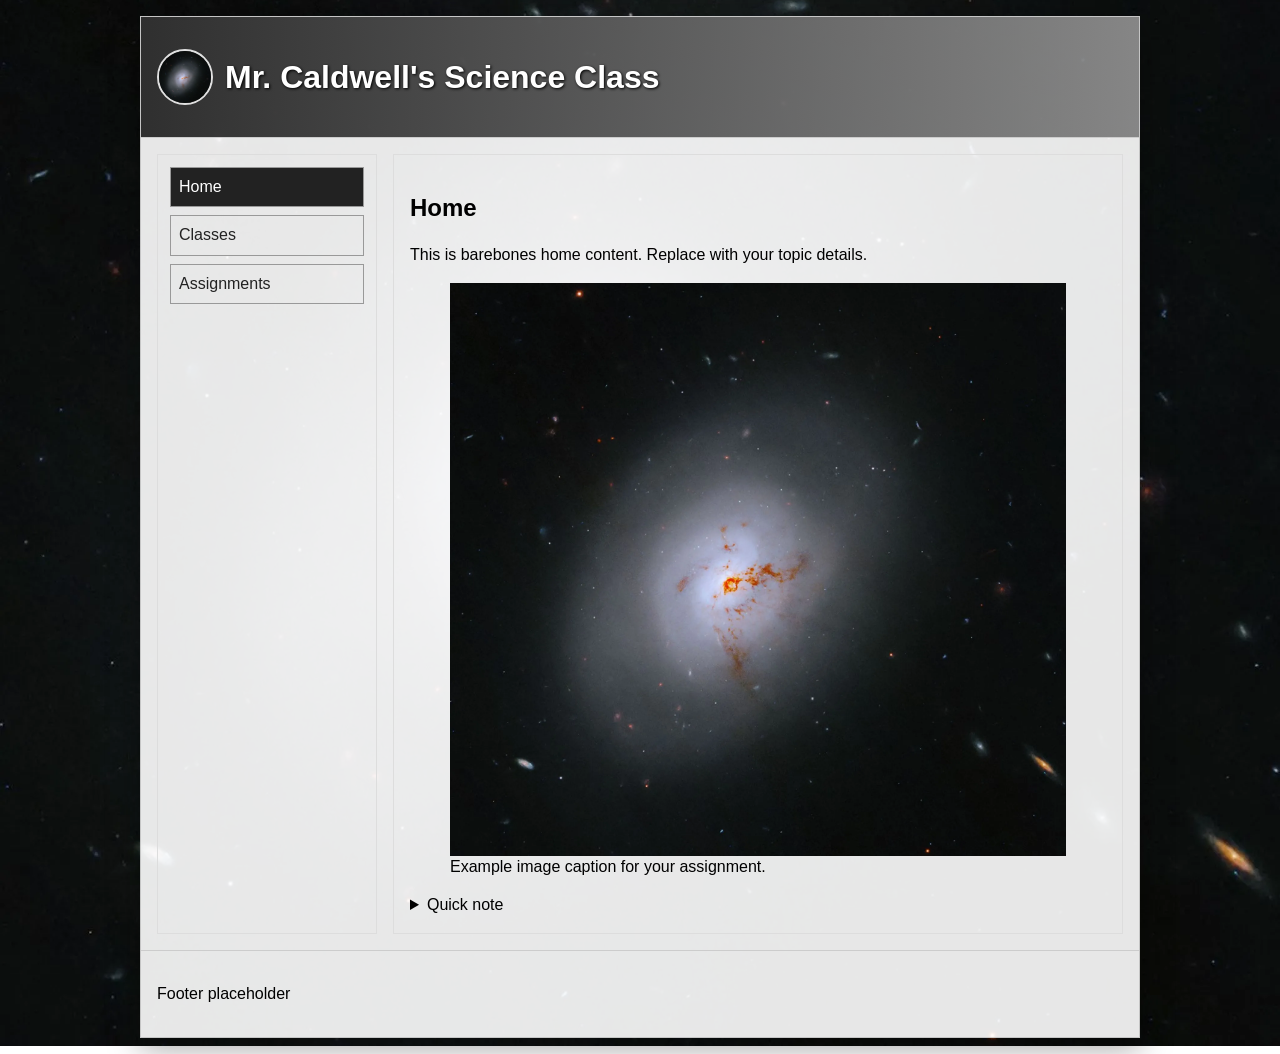
==== ReactiveWebsite/index.html @ 4bc0492a "Started working on reactive site" ====
<!DOCTYPE html>
<html lang="en">

<head>
    <meta charset="UTF-8">
    <meta name="viewport" content="width=device-width, initial-scale=1.0">
    <link rel="stylesheet" href="css/styles.css">
    <title>Science Class Site Skeleton</title>
</head>

<body>
    <div class="site-shell">

    <header class="site-header">
        <div class="hero-banner">
            <img src="assets/galaxy.jpg" alt="Class logo" class="site-logo">
            <h1>Mr. Caldwell's Science Class</h1>
        </div>
    </header>

    <main class="layout-grid">
        <aside class="menu-area">
            <nav aria-label="Main navigation">
                <ul class="menu-list">
                    <li><a href="#" data-target="home" class="menu-link active">Home</a></li>
                    <li><a href="#" data-target="classes" class="menu-link">Classes</a></li>
                    <li><a href="#" data-target="assignments" class="menu-link">Assignments</a></li>
                </ul>
            </nav>
        </aside>

        <section class="content-area">
            <section id="home" class="tab-pane active" aria-label="Home section">
                <h2>Home</h2>
                <article>
                    <p>This is barebones home content. Replace with your topic details.</p>
                </article>
                <figure>
                    <img src="assets/galaxy.jpg" alt="Galaxy background sample" class="sample-image">
                    <figcaption>Example image caption for your assignment.</figcaption>
                </figure>
                <details>
                    <summary>Quick note</summary>
                    <p>Use this area for extra information.</p>
                </details>
            </section>

            <section id="classes" class="tab-pane" aria-label="Classes section">
                <h2>Class Agenda</h2>
                <h3>Topics for the Week</h3>
                <p><b>Class 1:</b> Review of handouts and discussion of key concepts.</p>
                <p><b>Class 2:</b> Group work on Newton's Laws of Motion.</p>
                <p><b>Class 3:</b> Presentations of handouts and feedback session.</p>

                <h3>Featured Video</h3>
                <div class="video-wrap">
                    <iframe
                        src="https://www.youtube-nocookie.com/embed/kKKM8Y-u7ds?rel=0"
                        title="Introduction to Newton's Laws"
                        loading="lazy"
                        allow="accelerometer; autoplay; clipboard-write; encrypted-media; gyroscope; picture-in-picture; web-share"
                        allowfullscreen>
                    </iframe>
                </div>
            </section>

            <section id="assignments" class="tab-pane" aria-label="Assignments section">
                <h2>Next Assignment: Newton's Laws of Motion Handout</h2>
                <h3>Due Date: August 31st</h3>
                <article>
                    <p>You will create a 1 page handout that explains each of the three of Newton's laws of motion. The handout should include examples and illustrations to help explain each law. The handout should be usable by someone who is new to the concepts.</p>
                    <p>Bring a rough draft to class for feedback on the due date.</p>
                </article>
            </section>
        </section>
    </main>

    <footer class="site-footer">
        <p>Footer placeholder</p>
    </footer>

    </div>

    <script src="js/scripts.js"></script>
</body>

</html>
---- ReactiveWebsite/css/styles.css ----
* {
    box-sizing: border-box;
}

body {
    margin: 0;
    font-family: sans-serif;
    line-height: 1.4;
    background-image: url("../assets/galaxy.jpg");
    background-size: cover;
    background-position: center;
    background-repeat: no-repeat;
    background-attachment: fixed;
    min-height: 100vh;
}

.site-shell {
    width: min(1000px, calc(100% - 2rem));
    margin: 1rem auto;
    background: rgba(255, 255, 255, 0.9);
    border: 1px solid rgba(0, 0, 0, 0.15);
    box-shadow: 0 10px 30px rgba(0, 0, 0, 0.35);
}

.site-header {
    border-bottom: 1px solid #ccc;
}

.hero-banner {
    min-height: 120px;
    display: flex;
    align-items: center;
    gap: 0.75rem;
    padding: 1rem;
    background: linear-gradient(to right, rgba(15, 15, 15, 0.85), rgba(15, 15, 15, 0.45));
}

.site-logo {
    width: 56px;
    height: 56px;
    object-fit: cover;
    border-radius: 50%;
    border: 2px solid rgba(255, 255, 255, 0.85);
}

.hero-banner h1 {
    margin: 0;
    color: #fff;
    text-shadow: 1px 1px 3px #000;
}

.layout-grid {
    display: grid;
    grid-template-columns: 220px 1fr;
    gap: 1rem;
    padding: 1rem;
}

.menu-area {
    border: 1px solid #ddd;
    padding: 0.75rem;
}

.menu-list {
    list-style: none;
    padding: 0;
    margin: 0;
    display: flex;
    flex-direction: column;
    gap: 0.5rem;
}

.menu-link {
    display: block;
    padding: 0.5rem;
    border: 1px solid #999;
    text-decoration: none;
    color: #222;
}

.menu-link.active {
    background: #222;
    color: #fff;
}

.content-area {
    border: 1px solid #ddd;
    padding: 1rem;
}

.tab-pane {
    display: none;
}

.tab-pane.active {
    display: block;
}

.sample-image {
    max-width: 100%;
    height: auto;
    display: block;
}

.video-wrap {
    position: relative;
    width: 100%;
    max-width: 720px;
    padding-top: 56.25%;
}

.video-wrap iframe {
    position: absolute;
    top: 0;
    left: 0;
    width: 100%;
    height: 100%;
    border: 0;
}

.site-footer {
    border-top: 1px solid #ccc;
    padding: 1rem;
}

@media (max-width: 768px) {
    .site-shell {
        width: calc(100% - 1rem);
        margin: 0.5rem auto;
    }

    .layout-grid {
        grid-template-columns: 1fr;
    }

    .menu-list {
        flex-direction: row;
        flex-wrap: wrap;
    }
}
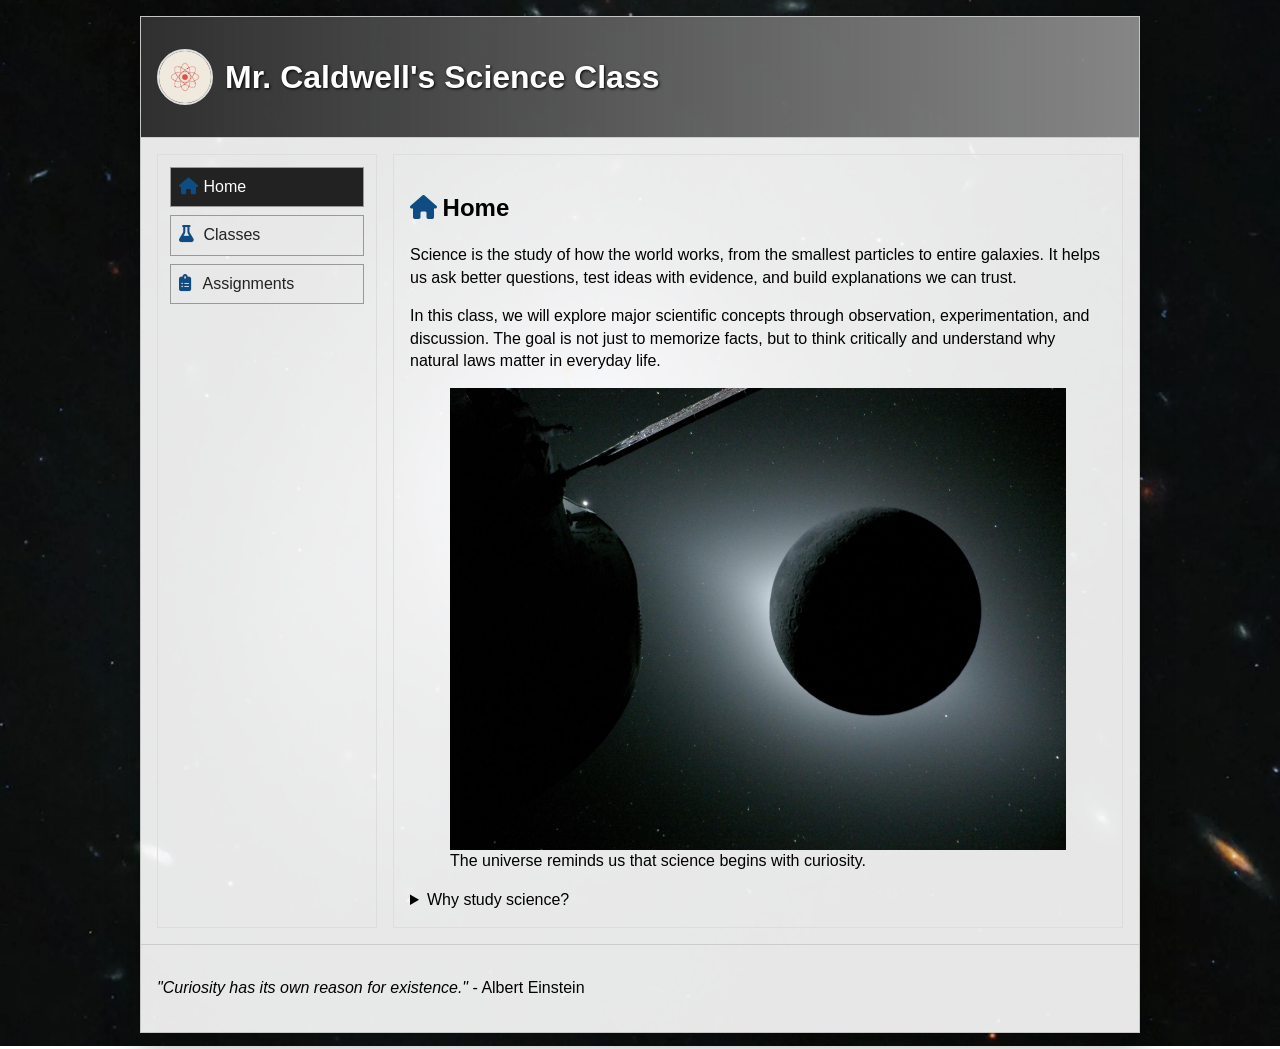
==== commit ad6b28e2: "Polishing and extra credit" ====
--- a/ReactiveWebsite/index.html
+++ b/ReactiveWebsite/index.html
@@ -5,6 +5,7 @@
     <meta charset="UTF-8">
     <meta name="viewport" content="width=device-width, initial-scale=1.0">
     <link rel="stylesheet" href="css/styles.css">
+    <link rel="stylesheet" href="https://cdn.jsdelivr.net/npm/@fortawesome/fontawesome-free@6.5.2/css/all.min.css">
     <title>Science Class Site Skeleton</title>
 </head>
 
@@ -13,7 +14,7 @@
 
     <header class="site-header">
         <div class="hero-banner">
-            <img src="assets/galaxy.jpg" alt="Class logo" class="site-logo">
+            <img src="assets/atom.png" alt="Class logo" class="site-logo">
             <h1>Mr. Caldwell's Science Class</h1>
         </div>
     </header>
@@ -22,31 +23,32 @@
         <aside class="menu-area">
             <nav aria-label="Main navigation">
                 <ul class="menu-list">
-                    <li><a href="#" data-target="home" class="menu-link active">Home</a></li>
-                    <li><a href="#" data-target="classes" class="menu-link">Classes</a></li>
-                    <li><a href="#" data-target="assignments" class="menu-link">Assignments</a></li>
+                    <li><a href="#" data-target="home" class="menu-link active"><i class="fa-solid fa-house"></i> Home</a></li>
+                    <li><a href="#" data-target="classes" class="menu-link"><i class="fa-solid fa-flask"></i> Classes</a></li>
+                    <li><a href="#" data-target="assignments" class="menu-link"><i class="fa-solid fa-clipboard-list"></i> Assignments</a></li>
                 </ul>
             </nav>
         </aside>
 
         <section class="content-area">
             <section id="home" class="tab-pane active" aria-label="Home section">
-                <h2>Home</h2>
+                <h2><i class="fa-solid fa-house"></i>Home</h2>
                 <article>
-                    <p>This is barebones home content. Replace with your topic details.</p>
+                    <p>Science is the study of how the world works, from the smallest particles to entire galaxies. It helps us ask better questions, test ideas with evidence, and build explanations we can trust.</p>
+                    <p>In this class, we will explore major scientific concepts through observation, experimentation, and discussion. The goal is not just to memorize facts, but to think critically and understand why natural laws matter in everyday life.</p>
                 </article>
                 <figure>
-                    <img src="assets/galaxy.jpg" alt="Galaxy background sample" class="sample-image">
-                    <figcaption>Example image caption for your assignment.</figcaption>
+                    <img src="assets/artemis_eclipse.jpg" alt="Galaxy background sample" class="sample-image">
+                    <figcaption>The universe reminds us that science begins with curiosity.</figcaption>
                 </figure>
                 <details>
-                    <summary>Quick note</summary>
-                    <p>Use this area for extra information.</p>
+                    <summary>Why study science?</summary>
+                    <p>Science teaches us how to solve problems, evaluate evidence, and make informed decisions in a changing world.</p>
                 </details>
             </section>
 
             <section id="classes" class="tab-pane" aria-label="Classes section">
-                <h2>Class Agenda</h2>
+                <h2><i class="fa-solid fa-atom"></i> Class Agenda</h2>
                 <h3>Topics for the Week</h3>
                 <p><b>Class 1:</b> Review of handouts and discussion of key concepts.</p>
                 <p><b>Class 2:</b> Group work on Newton's Laws of Motion.</p>
@@ -65,18 +67,19 @@
             </section>
 
             <section id="assignments" class="tab-pane" aria-label="Assignments section">
-                <h2>Next Assignment: Newton's Laws of Motion Handout</h2>
+                <h2><i class="fa-solid fa-book-open"></i> Next Assignment: Newton's Laws of Motion Handout</h2>
                 <h3>Due Date: August 31st</h3>
                 <article>
                     <p>You will create a 1 page handout that explains each of the three of Newton's laws of motion. The handout should include examples and illustrations to help explain each law. The handout should be usable by someone who is new to the concepts.</p>
                     <p>Bring a rough draft to class for feedback on the due date.</p>
                 </article>
+            <img src="assets/NewtonCradle.gif" alt="Newton's Laws of Motion" class="sample-image">
             </section>
         </section>
     </main>
 
     <footer class="site-footer">
-        <p>Footer placeholder</p>
+        <p><i>"Curiosity has its own reason for existence."</i> - Albert Einstein</p>
     </footer>
 
     </div>
--- a/ReactiveWebsite/css/styles.css
+++ b/ReactiveWebsite/css/styles.css
@@ -33,6 +33,7 @@
     gap: 0.75rem;
     padding: 1rem;
     background: linear-gradient(to right, rgba(15, 15, 15, 0.85), rgba(15, 15, 15, 0.45));
+    animation: heroReveal 900ms ease-out both;
 }
 
 .site-logo {
@@ -76,6 +77,19 @@
     border: 1px solid #999;
     text-decoration: none;
     color: #222;
+    transition: transform 180ms ease, box-shadow 180ms ease;
+}
+
+.menu-link i {
+    width: 1.25rem;
+    color: #0f4c81;
+    font-size: 1.05rem;
+}
+
+h2 i,
+.site-footer i.fa-solid {
+    color: #0f4c81;
+    margin-right: 0.35rem;
 }
 
 .menu-link.active {
@@ -83,6 +97,11 @@
     color: #fff;
 }
 
+.menu-link:hover {
+    transform: translateX(3px);
+    box-shadow: 0 3px 8px rgba(0, 0, 0, 0.2);
+}
+
 .content-area {
     border: 1px solid #ddd;
     padding: 1rem;
@@ -94,12 +113,17 @@
 
 .tab-pane.active {
     display: block;
+}
+
+.tab-pane.enter-animate {
+    animation: paneEnter 420ms ease-out both;
 }
 
 .sample-image {
     max-width: 100%;
     height: auto;
     display: block;
+    animation: floatImage 5s ease-in-out infinite;
 }
 
 .video-wrap {
@@ -123,6 +147,50 @@
     padding: 1rem;
 }
 
+@keyframes heroReveal {
+    from {
+        opacity: 0;
+        transform: translateY(-14px);
+    }
+    to {
+        opacity: 1;
+        transform: translateY(0);
+    }
+}
+
+@keyframes paneEnter {
+    from {
+        opacity: 0;
+        transform: translateY(8px);
+    }
+    to {
+        opacity: 1;
+        transform: translateY(0);
+    }
+}
+
+@keyframes floatImage {
+    0%,
+    100% {
+        transform: translateY(0);
+    }
+    50% {
+        transform: translateY(-6px);
+    }
+}
+
+@media (prefers-reduced-motion: reduce) {
+    .hero-banner,
+    .sample-image,
+    .tab-pane.enter-animate {
+        animation: none;
+    }
+
+    .menu-link {
+        transition: none;
+    }
+}
+
 @media (max-width: 768px) {
     .site-shell {
         width: calc(100% - 1rem);
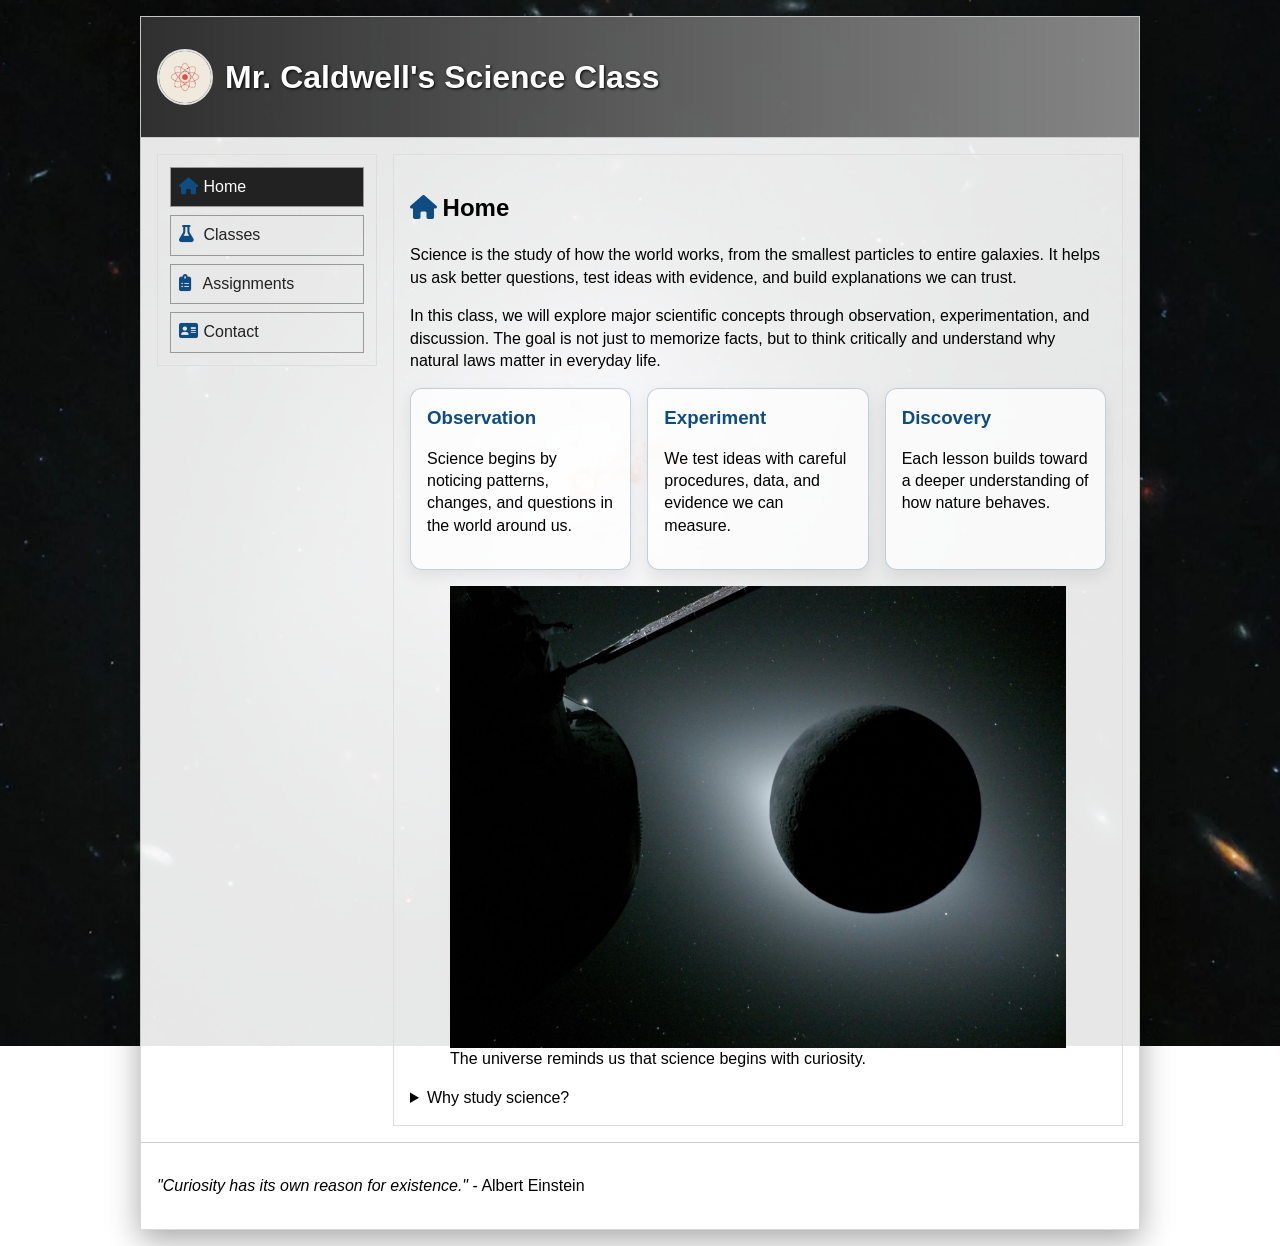
==== commit 10f100f3: "Finished" ====
--- a/ReactiveWebsite/index.html
+++ b/ReactiveWebsite/index.html
@@ -1,12 +1,13 @@
 <!DOCTYPE html>
 <html lang="en">
+<!-- Followed: Canvas Project Specification -->
 
 <head>
     <meta charset="UTF-8">
     <meta name="viewport" content="width=device-width, initial-scale=1.0">
     <link rel="stylesheet" href="css/styles.css">
     <link rel="stylesheet" href="https://cdn.jsdelivr.net/npm/@fortawesome/fontawesome-free@6.5.2/css/all.min.css">
-    <title>Science Class Site Skeleton</title>
+    <title>Mr Caldwell's Science Class</title>
 </head>
 
 <body>
@@ -26,6 +27,7 @@
                     <li><a href="#" data-target="home" class="menu-link active"><i class="fa-solid fa-house"></i> Home</a></li>
                     <li><a href="#" data-target="classes" class="menu-link"><i class="fa-solid fa-flask"></i> Classes</a></li>
                     <li><a href="#" data-target="assignments" class="menu-link"><i class="fa-solid fa-clipboard-list"></i> Assignments</a></li>
+                    <li><a href="#" data-target="contact" class="menu-link"><i class="fa-solid fa-address-card"></i> Contact</a></li>
                 </ul>
             </nav>
         </aside>
@@ -37,6 +39,20 @@
                     <p>Science is the study of how the world works, from the smallest particles to entire galaxies. It helps us ask better questions, test ideas with evidence, and build explanations we can trust.</p>
                     <p>In this class, we will explore major scientific concepts through observation, experimentation, and discussion. The goal is not just to memorize facts, but to think critically and understand why natural laws matter in everyday life.</p>
                 </article>
+                <div class="card-grid">
+                    <section class="card">
+                        <h3>Observation</h3>
+                        <p>Science begins by noticing patterns, changes, and questions in the world around us.</p>
+                    </section>
+                    <section class="card">
+                        <h3>Experiment</h3>
+                        <p>We test ideas with careful procedures, data, and evidence we can measure.</p>
+                    </section>
+                    <section class="card">
+                        <h3>Discovery</h3>
+                        <p>Each lesson builds toward a deeper understanding of how nature behaves.</p>
+                    </section>
+                </div>
                 <figure>
                     <img src="assets/artemis_eclipse.jpg" alt="Galaxy background sample" class="sample-image">
                     <figcaption>The universe reminds us that science begins with curiosity.</figcaption>
@@ -75,6 +91,16 @@
                 </article>
             <img src="assets/NewtonCradle.gif" alt="Newton's Laws of Motion" class="sample-image">
             </section>
+
+            <section id="contact" class="tab-pane" aria-label="Contact section">
+                <h2><i class="fa-solid fa-envelope"></i> Contact</h2>
+                <address>
+                    <p>Email: jcaldwell@ivyhall.edu</p>
+                    <p>Office Hours: Monday through Friday, 2:45 to 3:30 PM</p>
+                    <p>Room 214, Science Wing</p>
+                </address>
+                <img src="assets/atom.png" alt="Science class logo" class="sample-image">
+            </section>
         </section>
     </main>
 
--- a/ReactiveWebsite/css/styles.css
+++ b/ReactiveWebsite/css/styles.css
@@ -1,3 +1,5 @@
+/* Followed: Canvas Project Specification */
+
 * {
     box-sizing: border-box;
 }
@@ -6,6 +8,9 @@
     margin: 0;
     font-family: sans-serif;
     line-height: 1.4;
+    display: grid;
+    grid-template-rows: auto 1fr;
+    justify-items: center;
     background-image: url("../assets/galaxy.jpg");
     background-size: cover;
     background-position: center;
@@ -17,6 +22,7 @@
 .site-shell {
     width: min(1000px, calc(100% - 2rem));
     margin: 1rem auto;
+    grid-row: 2;
     background: rgba(255, 255, 255, 0.9);
     border: 1px solid rgba(0, 0, 0, 0.15);
     box-shadow: 0 10px 30px rgba(0, 0, 0, 0.35);
@@ -53,11 +59,14 @@
 .layout-grid {
     display: grid;
     grid-template-columns: 220px 1fr;
+    grid-template-areas: "menu content";
     gap: 1rem;
     padding: 1rem;
+    align-items: start;
 }
 
 .menu-area {
+    grid-area: menu;
     border: 1px solid #ddd;
     padding: 0.75rem;
 }
@@ -103,8 +112,30 @@
 }
 
 .content-area {
+    grid-area: content;
     border: 1px solid #ddd;
     padding: 1rem;
+}
+
+.card-grid {
+    display: grid;
+    grid-template-columns: repeat(3, minmax(0, 1fr));
+    gap: 1rem;
+    margin: 1rem 0;
+}
+
+.card {
+    padding: 1rem;
+    border: 1px solid rgba(15, 76, 129, 0.25);
+    border-radius: 0.75rem;
+    background: rgba(255, 255, 255, 0.75);
+    box-shadow: 0 6px 16px rgba(0, 0, 0, 0.08);
+}
+
+.card h3 {
+    margin-top: 0;
+    margin-bottom: 0.5rem;
+    color: #0f4c81;
 }
 
 .tab-pane {
@@ -199,6 +230,13 @@
 
     .layout-grid {
         grid-template-columns: 1fr;
+        grid-template-areas:
+            "menu"
+            "content";
+    }
+
+    .card-grid {
+        grid-template-columns: 1fr;
     }
 
     .menu-list {
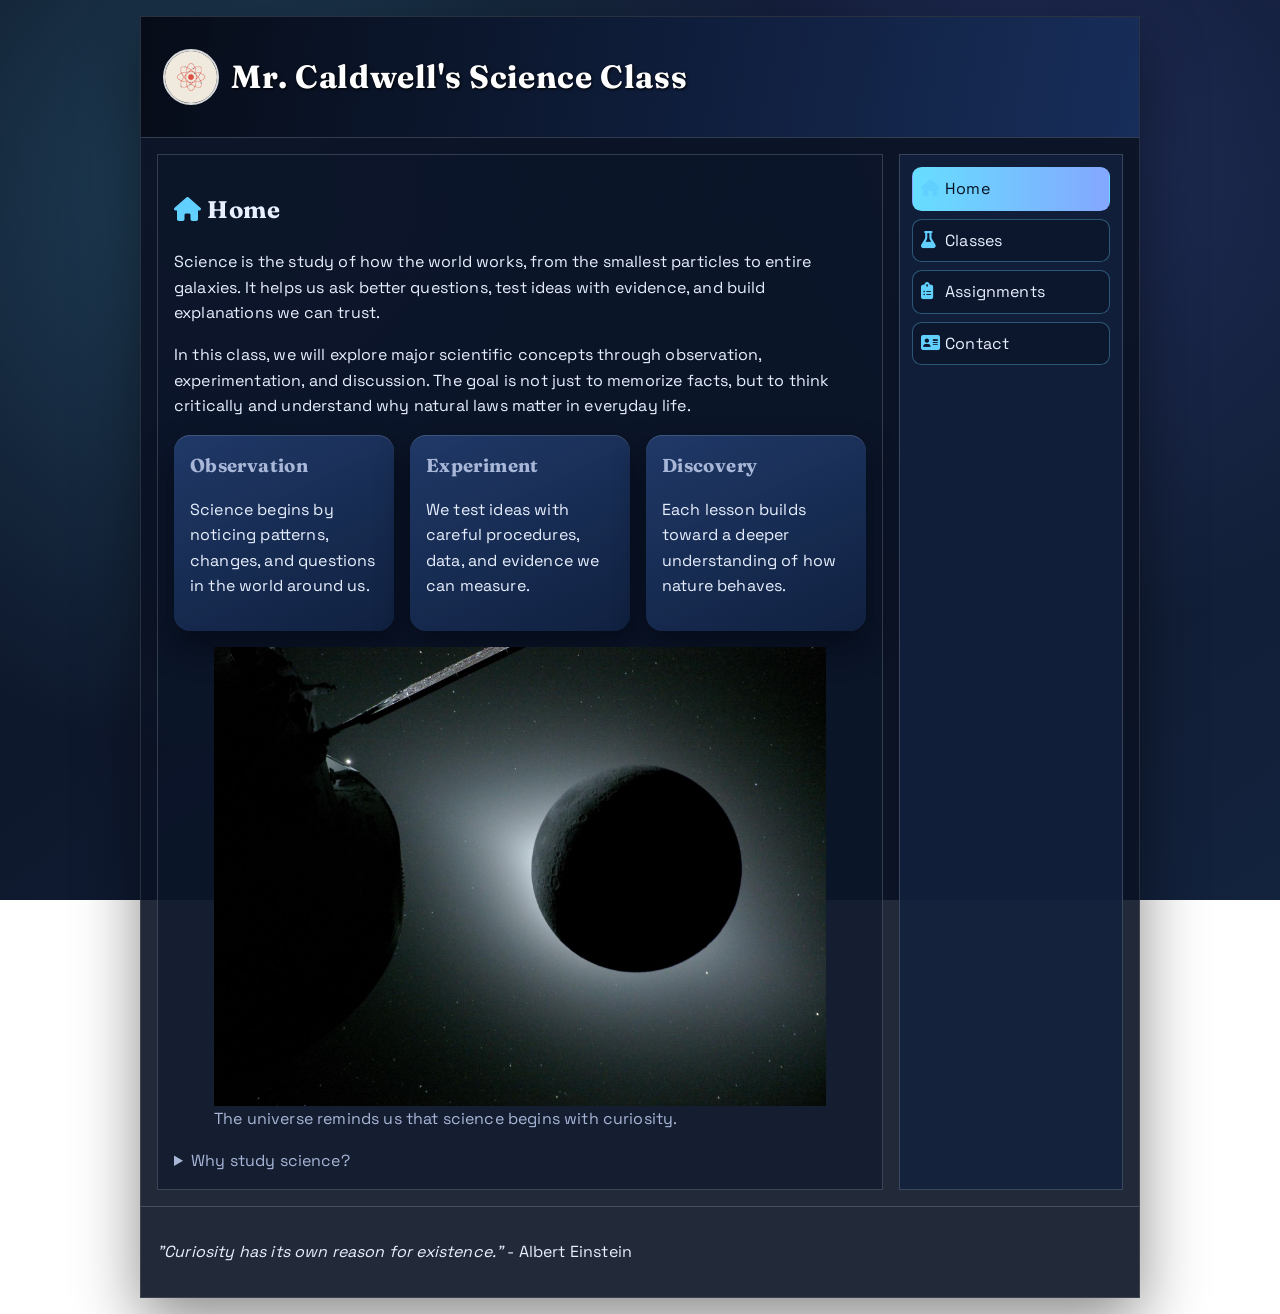
==== commit f11c5300: "Project 4" ====
--- a/ReactiveWebsite/index.html
+++ b/ReactiveWebsite/index.html
@@ -6,12 +6,13 @@
     <meta charset="UTF-8">
     <meta name="viewport" content="width=device-width, initial-scale=1.0">
     <link rel="stylesheet" href="css/styles.css">
+    <link rel="stylesheet" href="css/theme.css?v=20260709">
     <link rel="stylesheet" href="https://cdn.jsdelivr.net/npm/@fortawesome/fontawesome-free@6.5.2/css/all.min.css">
     <title>Mr Caldwell's Science Class</title>
 </head>
 
 <body>
-    <div class="site-shell">
+    <div id="wrapper" class="site-shell">
 
     <header class="site-header">
         <div class="hero-banner">
@@ -20,19 +21,18 @@
         </div>
     </header>
 
-    <main class="layout-grid">
-        <aside class="menu-area">
-            <nav aria-label="Main navigation">
-                <ul class="menu-list">
-                    <li><a href="#" data-target="home" class="menu-link active"><i class="fa-solid fa-house"></i> Home</a></li>
-                    <li><a href="#" data-target="classes" class="menu-link"><i class="fa-solid fa-flask"></i> Classes</a></li>
-                    <li><a href="#" data-target="assignments" class="menu-link"><i class="fa-solid fa-clipboard-list"></i> Assignments</a></li>
-                    <li><a href="#" data-target="contact" class="menu-link"><i class="fa-solid fa-address-card"></i> Contact</a></li>
-                </ul>
-            </nav>
-        </aside>
+    <aside class="menu-area">
+        <nav aria-label="Main navigation">
+            <ul class="menu-list">
+                <li><a href="#home" class="menu-link active"><i class="fa-solid fa-house"></i> Home</a></li>
+                <li><a href="#classes" class="menu-link"><i class="fa-solid fa-flask"></i> Classes</a></li>
+                <li><a href="#assignments" class="menu-link"><i class="fa-solid fa-clipboard-list"></i> Assignments</a></li>
+                <li><a href="#contact" class="menu-link"><i class="fa-solid fa-address-card"></i> Contact</a></li>
+            </ul>
+        </nav>
+    </aside>
 
-        <section class="content-area">
+    <main class="content-area">
             <section id="home" class="tab-pane active" aria-label="Home section">
                 <h2><i class="fa-solid fa-house"></i>Home</h2>
                 <article>
@@ -40,18 +40,18 @@
                     <p>In this class, we will explore major scientific concepts through observation, experimentation, and discussion. The goal is not just to memorize facts, but to think critically and understand why natural laws matter in everyday life.</p>
                 </article>
                 <div class="card-grid">
-                    <section class="card">
+                    <article class="card">
                         <h3>Observation</h3>
                         <p>Science begins by noticing patterns, changes, and questions in the world around us.</p>
-                    </section>
-                    <section class="card">
+                    </article>
+                    <article class="card">
                         <h3>Experiment</h3>
                         <p>We test ideas with careful procedures, data, and evidence we can measure.</p>
-                    </section>
-                    <section class="card">
+                    </article>
+                    <article class="card">
                         <h3>Discovery</h3>
                         <p>Each lesson builds toward a deeper understanding of how nature behaves.</p>
-                    </section>
+                    </article>
                 </div>
                 <figure>
                     <img src="assets/artemis_eclipse.jpg" alt="Galaxy background sample" class="sample-image">
@@ -101,7 +101,6 @@
                 </address>
                 <img src="assets/atom.png" alt="Science class logo" class="sample-image">
             </section>
-        </section>
     </main>
 
     <footer class="site-footer">
--- a/ReactiveWebsite/css/styles.css
+++ b/ReactiveWebsite/css/styles.css
@@ -1,4 +1,24 @@
 /* Followed: Canvas Project Specification */
+
+:root {
+    --font-base: sans-serif;
+    --space-1: 0.5rem;
+    --space-2: 0.75rem;
+    --space-3: 1rem;
+    --site-max-width: 1000px;
+    --aside-width: 220px;
+    --color-accent: #0f4c81;
+    --color-border-soft: #ddd;
+    --color-border-mid: #ccc;
+    --color-text-dark: #222;
+    --color-text-light: #fff;
+    --color-link-border: #999;
+    --color-link-active-bg: #222;
+    --color-shell-bg: rgba(255, 255, 255, 0.9);
+    --color-shell-border: rgba(0, 0, 0, 0.15);
+    --color-card-bg: rgba(255, 255, 255, 0.75);
+    --color-card-border: rgba(15, 76, 129, 0.25);
+}
 
 * {
     box-sizing: border-box;
@@ -6,11 +26,10 @@
 
 body {
     margin: 0;
-    font-family: sans-serif;
+    font-family: var(--font-base);
     line-height: 1.4;
-    display: grid;
-    grid-template-rows: auto 1fr;
-    justify-items: center;
+    display: flex;
+    justify-content: center;
     background-image: url("../assets/galaxy.jpg");
     background-size: cover;
     background-position: center;
@@ -20,24 +39,31 @@
 }
 
 .site-shell {
-    width: min(1000px, calc(100% - 2rem));
-    margin: 1rem auto;
-    grid-row: 2;
-    background: rgba(255, 255, 255, 0.9);
-    border: 1px solid rgba(0, 0, 0, 0.15);
+    width: min(var(--site-max-width), calc(100% - (var(--space-3) * 2)));
+    margin: var(--space-3) auto;
+    display: grid;
+    grid-template-columns: var(--aside-width) 1fr;
+    grid-template-areas:
+        "header header"
+        "menu content"
+        "footer footer";
+    gap: var(--space-3);
+    background: var(--color-shell-bg);
+    border: 1px solid var(--color-shell-border);
     box-shadow: 0 10px 30px rgba(0, 0, 0, 0.35);
 }
 
 .site-header {
-    border-bottom: 1px solid #ccc;
+    grid-area: header;
+    border-bottom: 1px solid var(--color-border-mid);
 }
 
 .hero-banner {
     min-height: 120px;
     display: flex;
     align-items: center;
-    gap: 0.75rem;
-    padding: 1rem;
+    gap: var(--space-2);
+    padding: var(--space-3);
     background: linear-gradient(to right, rgba(15, 15, 15, 0.85), rgba(15, 15, 15, 0.45));
     animation: heroReveal 900ms ease-out both;
 }
@@ -52,23 +78,14 @@
 
 .hero-banner h1 {
     margin: 0;
-    color: #fff;
+    color: var(--color-text-light);
     text-shadow: 1px 1px 3px #000;
-}
-
-.layout-grid {
-    display: grid;
-    grid-template-columns: 220px 1fr;
-    grid-template-areas: "menu content";
-    gap: 1rem;
-    padding: 1rem;
-    align-items: start;
 }
 
 .menu-area {
     grid-area: menu;
-    border: 1px solid #ddd;
-    padding: 0.75rem;
+    border: 1px solid var(--color-border-soft);
+    padding: var(--space-2);
 }
 
 .menu-list {
@@ -77,33 +94,33 @@
     margin: 0;
     display: flex;
     flex-direction: column;
-    gap: 0.5rem;
+    gap: var(--space-1);
 }
 
 .menu-link {
     display: block;
-    padding: 0.5rem;
-    border: 1px solid #999;
+    padding: var(--space-1);
+    border: 1px solid var(--color-link-border);
     text-decoration: none;
-    color: #222;
+    color: var(--color-text-dark);
     transition: transform 180ms ease, box-shadow 180ms ease;
 }
 
 .menu-link i {
     width: 1.25rem;
-    color: #0f4c81;
+    color: var(--color-accent);
     font-size: 1.05rem;
 }
 
 h2 i,
 .site-footer i.fa-solid {
-    color: #0f4c81;
+    color: var(--color-accent);
     margin-right: 0.35rem;
 }
 
 .menu-link.active {
-    background: #222;
-    color: #fff;
+    background: var(--color-link-active-bg);
+    color: var(--color-text-light);
 }
 
 .menu-link:hover {
@@ -113,29 +130,29 @@
 
 .content-area {
     grid-area: content;
-    border: 1px solid #ddd;
-    padding: 1rem;
+    border: 1px solid var(--color-border-soft);
+    padding: var(--space-3);
 }
 
 .card-grid {
     display: grid;
     grid-template-columns: repeat(3, minmax(0, 1fr));
-    gap: 1rem;
-    margin: 1rem 0;
+    gap: var(--space-3);
+    margin: var(--space-3) 0;
 }
 
 .card {
-    padding: 1rem;
-    border: 1px solid rgba(15, 76, 129, 0.25);
+    padding: var(--space-3);
+    border: 1px solid var(--color-card-border);
     border-radius: 0.75rem;
-    background: rgba(255, 255, 255, 0.75);
+    background: var(--color-card-bg);
     box-shadow: 0 6px 16px rgba(0, 0, 0, 0.08);
 }
 
 .card h3 {
     margin-top: 0;
-    margin-bottom: 0.5rem;
-    color: #0f4c81;
+    margin-bottom: var(--space-1);
+    color: var(--color-accent);
 }
 
 .tab-pane {
@@ -174,8 +191,9 @@
 }
 
 .site-footer {
-    border-top: 1px solid #ccc;
-    padding: 1rem;
+    grid-area: footer;
+    border-top: 1px solid var(--color-border-mid);
+    padding: var(--space-3);
 }
 
 @keyframes heroReveal {
@@ -224,15 +242,15 @@
 
 @media (max-width: 768px) {
     .site-shell {
-        width: calc(100% - 1rem);
-        margin: 0.5rem auto;
-    }
-
-    .layout-grid {
+        width: calc(100% - var(--space-3));
+        margin: var(--space-1) auto;
         grid-template-columns: 1fr;
         grid-template-areas:
+            "header"
             "menu"
-            "content";
+            "content"
+            "footer";
+        gap: var(--space-2);
     }
 
     .card-grid {
--- a/ReactiveWebsite/css/theme.css
+++ b/ReactiveWebsite/css/theme.css
@@ -0,0 +1,111 @@
+/* Theme overrides only: keeps styles.css as the source baseline */
+@import url("https://fonts.googleapis.com/css2?family=Space+Grotesk:wght@400;600;700&family=Fraunces:opsz,wght@9..144,600&display=swap");
+
+:root {
+    --theme-bg-1: #0a1020;
+    --theme-bg-2: #13223d;
+    --theme-surface: rgba(10, 18, 36, 0.9);
+    --theme-panel: rgba(19, 33, 61, 0.84);
+    --theme-text: #e8f0ff;
+    --theme-muted: #a8b7d8;
+    --theme-accent: #62d0ff;
+}
+
+body {
+    font-family: "Space Grotesk", "Segoe UI", sans-serif;
+    color: var(--theme-text);
+    line-height: 1.6;
+    letter-spacing: 0.01em;
+    background-image:
+        radial-gradient(circle at 18% 20%, rgba(98, 208, 255, 0.24), transparent 45%),
+        radial-gradient(circle at 80% 15%, rgba(100, 122, 255, 0.2), transparent 40%),
+        linear-gradient(145deg, var(--theme-bg-1), var(--theme-bg-2));
+}
+
+.site-shell {
+    grid-template-columns: 1fr 240px;
+    grid-template-areas:
+        "header header"
+        "content menu"
+        "footer footer";
+    border: 1px solid rgba(255, 255, 255, 0.12);
+    background: var(--theme-surface);
+    box-shadow: 0 24px 60px rgba(0, 0, 0, 0.45);
+}
+
+.site-header,
+.site-footer,
+.menu-area,
+.content-area {
+    border-color: rgba(232, 240, 255, 0.18);
+}
+
+.hero-banner {
+    padding: 1.2rem 1.4rem;
+    background: linear-gradient(100deg, rgba(7, 12, 24, 0.96), rgba(25, 49, 97, 0.88));
+}
+
+.hero-banner h1,
+h2,
+h3 {
+    font-family: "Fraunces", Georgia, serif;
+    letter-spacing: 0.02em;
+}
+
+.menu-area {
+    margin-left: 0;
+    margin-right: 1rem;
+    background: var(--theme-panel);
+}
+
+.menu-link {
+    border: 1px solid rgba(98, 208, 255, 0.35);
+    border-radius: 0.6rem;
+    color: var(--theme-text);
+    background: rgba(11, 20, 39, 0.65);
+}
+
+.menu-link i,
+h2 i,
+.site-footer i.fa-solid {
+    color: var(--theme-accent);
+}
+
+.menu-link.active {
+    color: #031121;
+    background: linear-gradient(90deg, #66deff, #84a7ff);
+    border-color: transparent;
+}
+
+.menu-link:hover {
+    box-shadow: 0 6px 14px rgba(98, 208, 255, 0.3);
+}
+
+.content-area {
+    margin-right: 0;
+    margin-left: 1rem;
+    background: rgba(12, 22, 43, 0.6);
+}
+
+.card {
+    border: 0;
+    border-radius: 1rem;
+    background: linear-gradient(155deg, rgba(39, 69, 125, 0.75), rgba(17, 34, 66, 0.92));
+    box-shadow: 0 16px 30px rgba(3, 8, 20, 0.65), inset 0 1px 0 rgba(255, 255, 255, 0.14);
+    color: var(--theme-text);
+}
+
+.card h3,
+figcaption,
+summary,
+address p {
+    color: var(--theme-muted);
+}
+
+@media (max-width: 768px) {
+    .menu-area,
+    .content-area {
+        margin-left: 0.5rem;
+        margin-right: 0.5rem;
+    }
+}
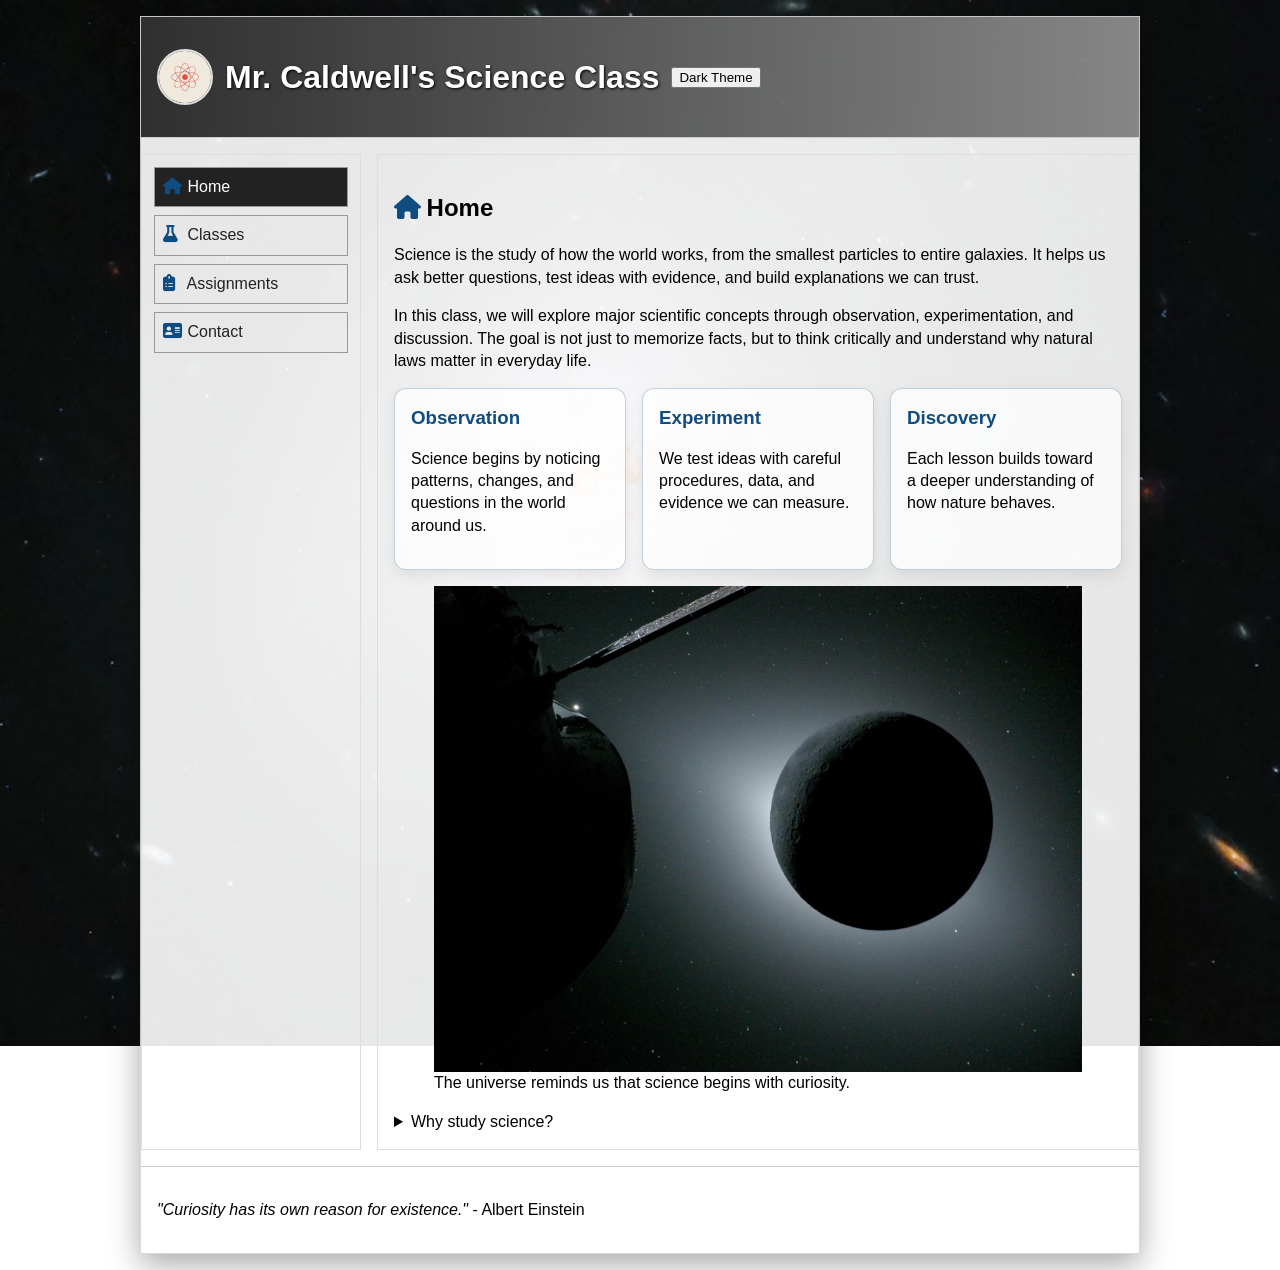
==== commit 807598cf: "Updated project 4" ====
--- a/ReactiveWebsite/index.html
+++ b/ReactiveWebsite/index.html
@@ -6,7 +6,6 @@
     <meta charset="UTF-8">
     <meta name="viewport" content="width=device-width, initial-scale=1.0">
     <link rel="stylesheet" href="css/styles.css">
-    <link rel="stylesheet" href="css/theme.css?v=20260709">
     <link rel="stylesheet" href="https://cdn.jsdelivr.net/npm/@fortawesome/fontawesome-free@6.5.2/css/all.min.css">
     <title>Mr Caldwell's Science Class</title>
 </head>
@@ -18,6 +17,7 @@
         <div class="hero-banner">
             <img src="assets/atom.png" alt="Class logo" class="site-logo">
             <h1>Mr. Caldwell's Science Class</h1>
+            <button id="theme-toggle-btn" type="button" aria-pressed="false">Switch Theme</button>
         </div>
     </header>
 
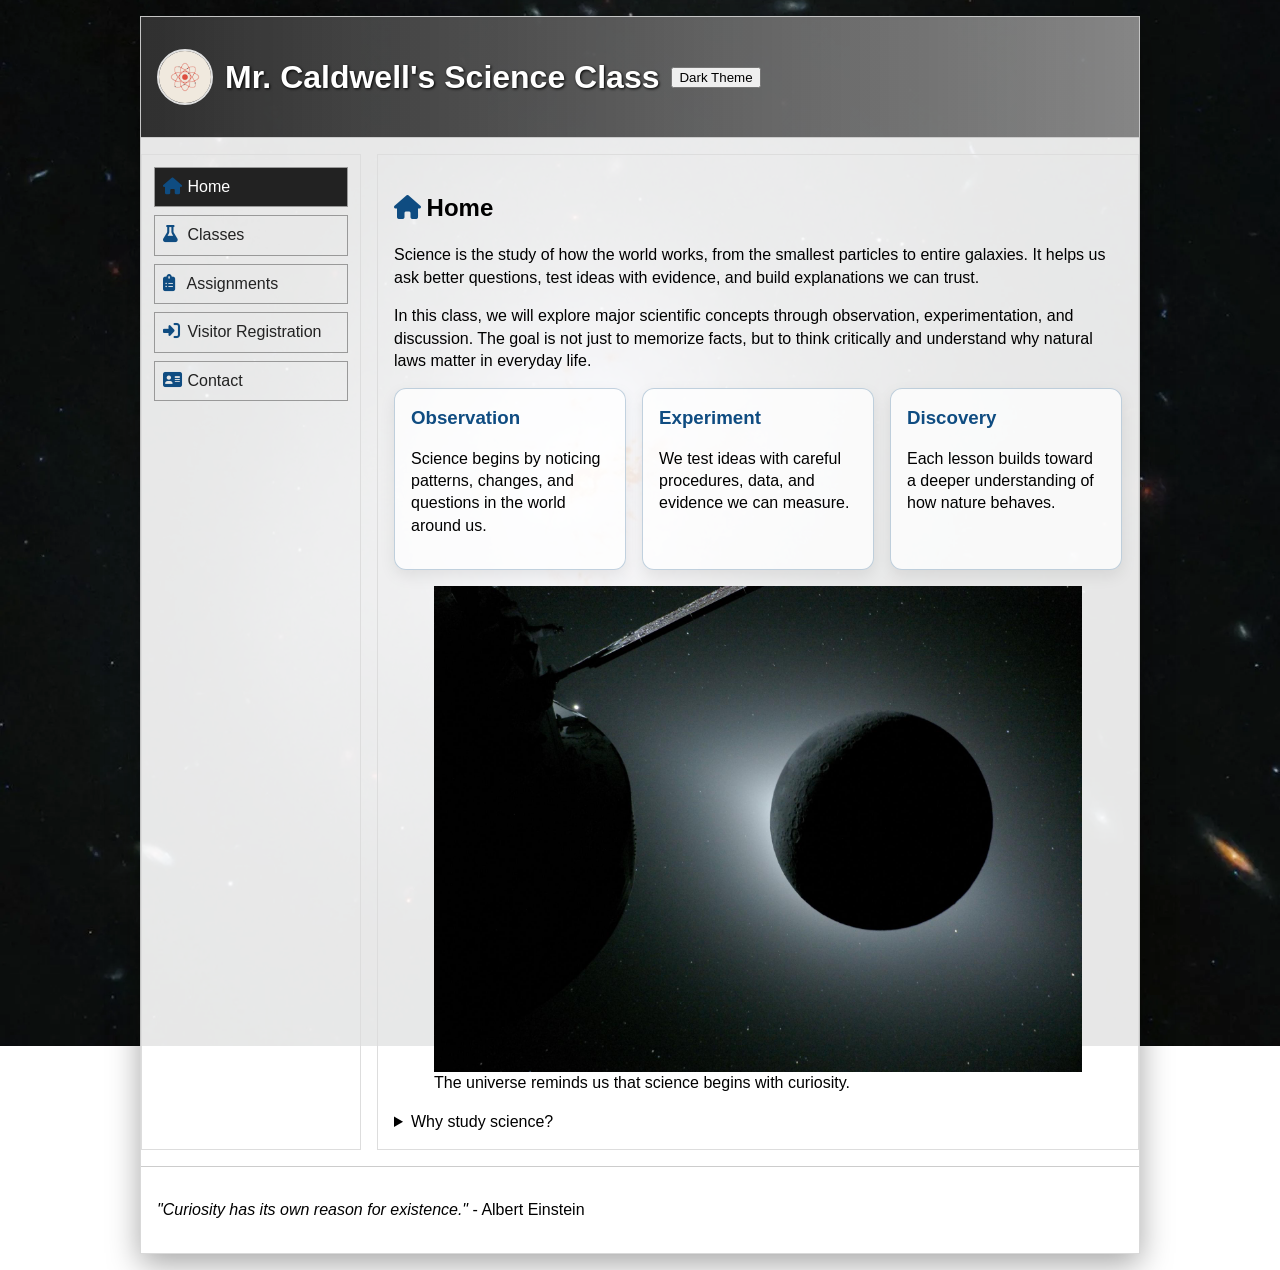
==== commit bf4620cf: "Finished assignment" ====
--- a/ReactiveWebsite/index.html
+++ b/ReactiveWebsite/index.html
@@ -27,6 +27,7 @@
                 <li><a href="#home" class="menu-link active"><i class="fa-solid fa-house"></i> Home</a></li>
                 <li><a href="#classes" class="menu-link"><i class="fa-solid fa-flask"></i> Classes</a></li>
                 <li><a href="#assignments" class="menu-link"><i class="fa-solid fa-clipboard-list"></i> Assignments</a></li>
+                <li><a href="#visit" class="menu-link"><i class="fa-solid fa-right-to-bracket"></i> Visitor Registration</a></li>
                 <li><a href="#contact" class="menu-link"><i class="fa-solid fa-address-card"></i> Contact</a></li>
             </ul>
         </nav>
@@ -92,6 +93,76 @@
             <img src="assets/NewtonCradle.gif" alt="Newton's Laws of Motion" class="sample-image">
             </section>
 
+            <section id="visit" class="tab-pane" aria-label="Visitor registration section">
+                <h2><i class="fa-solid fa-id-card"></i> Visitor Registration</h2>
+                <p>Register your visit so we can keep a record of everyone who stops by the classroom.</p>
+                <div id="visitor-form" class="visitor-card">
+                    <form id="myform" novalidate onsubmit="return false;">
+                        <div class="form-stack">
+                            <div class="form-row">
+                                <label for="first-name">First Name</label>
+                                <input id="first-name" name="first-name" type="text" placeholder="First Name" required>
+                                <div class="error-message"></div>
+                            </div>
+                            <div class="form-row">
+                                <label for="last-name">Last Name</label>
+                                <input id="last-name" name="last-name" type="text" placeholder="Last Name" required>
+                                <div class="error-message"></div>
+                            </div>
+                            <div class="form-row">
+                                <label for="address">Address</label>
+                                <input id="address" name="address" type="text" placeholder="Street address" required>
+                                <div class="error-message"></div>
+                            </div>
+                            <div class="form-row">
+                                <label for="city">City</label>
+                                <input id="city" name="city" type="text" placeholder="City" required>
+                                <div class="error-message"></div>
+                            </div>
+                            <div class="form-row">
+                                <label for="state">State</label>
+                                <input id="state" name="state" type="text" maxlength="2" placeholder="CA" required>
+                                <div class="error-message"></div>
+                            </div>
+                            <div class="form-row">
+                                <label for="zip">Zip Code</label>
+                                <input id="zip" name="zip" type="text" placeholder="12345 or 12345-6789" required pattern="\d{5}(-\d{4})?" maxlength="10" title="Enter a valid ZIP code (12345 or 12345-6789)">
+                                <div class="error-message"></div>
+                            </div>
+                            <div class="form-row">
+                                <label for="phone">Cell Phone</label>
+                                <input id="phone" name="phone" type="text" placeholder="555-555-1234" required>
+                                <div class="error-message"></div>
+                            </div>
+                            <div class="form-row">
+                                <label for="email">Email Address</label>
+                                <input id="email" name="email" type="text" placeholder="name@example.com" required>
+                                <div class="error-message"></div>
+                            </div>
+                            <div class="form-row">
+                                <label>Discovery Method</label>
+                                <div class="checkbox-group" role="group" aria-label="Discovery method">
+                                    <label><input type="checkbox" id="discovery-google" name="find-us" value="Google"> Google</label>
+                                    <label><input type="checkbox" id="discovery-friend" name="find-us" value="Friend"> Friend</label>
+                                    <label><input type="checkbox" id="discovery-social" name="find-us" value="Social"> Social Media</label>
+                                </div>
+                                <div class="error-message discovery-feedback"></div>
+                            </div>
+                            <div class="form-row">
+                                <label for="comments">Comments</label>
+                                <textarea id="comments" name="comments" rows="4" placeholder="Optional comments"></textarea>
+                                <div class="error-message"></div>
+                            </div>
+                            <div class="form-actions">
+                                <button type="submit">Submit</button>
+                                <button type="reset">Reset</button>
+                            </div>
+                        </div>
+                    </form>
+                </div>
+                <div id="form-success-message" class="success-message" hidden>Thank you for logging your visit!</div>
+            </section>
+
             <section id="contact" class="tab-pane" aria-label="Contact section">
                 <h2><i class="fa-solid fa-envelope"></i> Contact</h2>
                 <address>
@@ -109,7 +180,9 @@
 
     </div>
 
-    <script src="js/scripts.js"></script>
+    <script src="js/page.js"></script>
+    <script src="js/validation.js"></script>
+    <script src="js/main.js"></script>
 </body>
 
 </html>
--- a/ReactiveWebsite/css/styles.css
+++ b/ReactiveWebsite/css/styles.css
@@ -196,6 +196,113 @@
     padding: var(--space-3);
 }
 
+.visitor-card {
+    background: var(--color-card-bg);
+    border: 1px solid var(--color-card-border);
+    border-radius: 0.9rem;
+    padding: var(--space-3);
+    box-shadow: 0 8px 20px rgba(0, 0, 0, 0.08);
+}
+
+.form-stack {
+    display: flex;
+    flex-direction: column;
+    gap: var(--space-2);
+}
+
+.form-row {
+    display: flex;
+    flex-direction: column;
+    gap: 0.35rem;
+}
+
+.form-row label {
+    font-weight: 600;
+    color: var(--color-accent);
+}
+
+.form-row input,
+.form-row textarea {
+    width: 100%;
+    padding: 0.7rem 0.8rem;
+    border: 1px solid var(--color-border-mid);
+    border-radius: 0.55rem;
+    font: inherit;
+    background: rgba(255, 255, 255, 0.97);
+}
+
+.form-row input:focus,
+.form-row textarea:focus {
+    outline: 2px solid rgba(15, 76, 129, 0.2);
+    border-color: var(--color-accent);
+}
+
+.form-row input.was-validated:invalid,
+.form-row textarea.was-validated:invalid {
+    border-color: #b42318;
+    box-shadow: inset 0 0 0 1px rgba(180, 35, 24, 0.12);
+}
+
+.form-row input.is-valid,
+.form-row textarea.is-valid {
+    border-color: #127d42;
+    box-shadow: inset 0 0 0 1px rgba(18, 125, 66, 0.12);
+}
+
+.checkbox-group {
+    display: flex;
+    flex-wrap: wrap;
+    gap: 0.75rem;
+}
+
+.checkbox-group label {
+    display: flex;
+    align-items: center;
+    gap: 0.4rem;
+    color: var(--color-text-dark);
+    font-weight: 500;
+}
+
+.error-message {
+    min-height: 1.1rem;
+    color: #b42318;
+    font-size: 0.9rem;
+}
+
+.form-actions {
+    display: flex;
+    flex-wrap: wrap;
+    gap: var(--space-2);
+    margin-top: var(--space-1);
+}
+
+.form-actions button {
+    padding: 0.7rem 1rem;
+    border: 0;
+    border-radius: 999px;
+    cursor: pointer;
+    font: inherit;
+}
+
+.form-actions button[type="submit"] {
+    background: var(--color-accent);
+    color: var(--color-text-light);
+}
+
+.form-actions button[type="reset"] {
+    background: #eef3f8;
+    color: var(--color-text-dark);
+}
+
+.success-message {
+    margin-top: var(--space-2);
+    padding: var(--space-2);
+    border: 1px solid #1d7f3f;
+    border-radius: 0.75rem;
+    background: rgba(29, 127, 63, 0.12);
+    color: #0d3b22;
+}
+
 @keyframes heroReveal {
     from {
         opacity: 0;
@@ -261,4 +368,12 @@
         flex-direction: row;
         flex-wrap: wrap;
     }
+
+    .checkbox-group {
+        flex-direction: column;
+    }
+
+    .form-actions {
+        flex-direction: column;
+    }
 }
